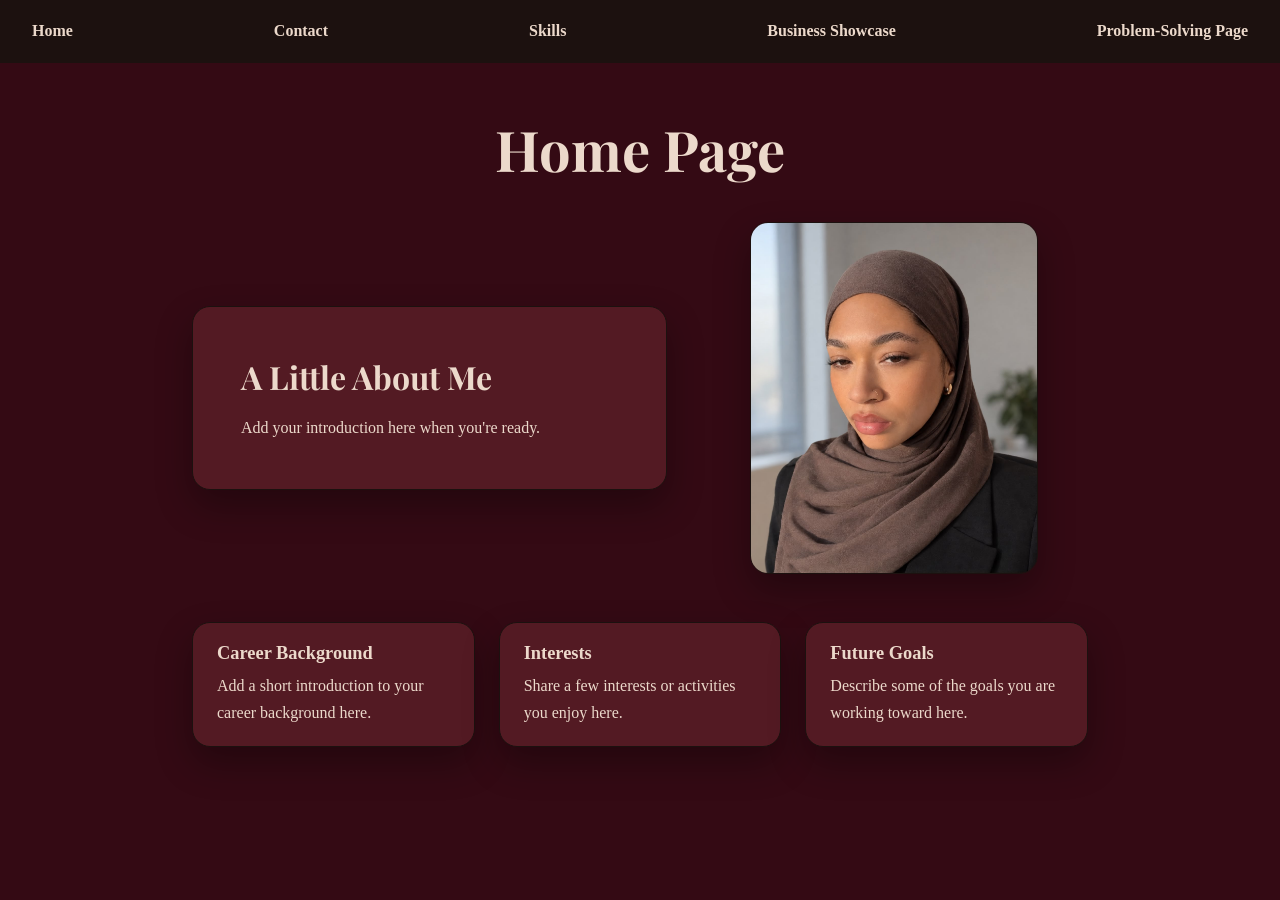
==== Index.HTML @ 2ccd08cd "my first commit" ====
<!DOCTYPE html>
<html lang="en">
<head>
	<meta charset="UTF-8">
	<meta name="viewport" content="width=device-width, initial-scale=1.0">
	<title>Home</title>
	<link rel="stylesheet" href="navigation.css">
	<link rel="preconnect" href="https://fonts.googleapis.com">
	<link rel="preconnect" href="https://fonts.gstatic.com" crossorigin>
	<link href="https://fonts.googleapis.com/css2?family=Playfair+Display:wght@600;700&display=swap" rel="stylesheet">
	<style>
		* {
			box-sizing: border-box;
		}

		body {
			min-height: 100vh;
			margin: 0;
			background: #340A14;
			color: #ECD9CB;
			font-family: Georgia, serif;
		}

		.home-main {
			width: min(100% - 2rem, 56rem);
			margin: 3rem auto 4rem;
		}

		.home-title {
			margin: 0 0 2.25rem;
			color: #ECD9CB;
			font-family: "Playfair Display", Georgia, serif;
			font-size: 3.5rem;
			text-align: center;
		}

		.intro-row {
			display: grid;
			grid-template-columns: minmax(0, 1.1fr) minmax(15rem, 0.9fr);
			align-items: center;
			gap: 2rem;
		}

		.about-card {
			padding: 3rem;
			border: 1px solid #1C110F;
			border-radius: 18px;
			background: #531A23;
			color: #ECD9CB;
			box-shadow: 0 16px 36px rgb(0 0 0 / 32%);
		}

		.about-card h2 {
			margin: 0;
			font-family: "Playfair Display", Georgia, serif;
			font-size: 2rem;
		}

		.about-card p {
			margin: 1rem 0 0;
			line-height: 1.7;
		}

		.headshot {
			width: min(100%, 18rem);
			max-width: 18rem;
			max-height: 22rem;
			aspect-ratio: 4 / 5;
			justify-self: center;
			border: 1px solid #1C110F;
			border-radius: 18px;
			object-fit: cover;
			box-shadow: 0 16px 36px rgb(0 0 0 / 32%);
		}

		.topics-card {
			margin-top: 3rem;
		}

		.about-sections {
			display: grid;
			grid-template-columns: repeat(3, minmax(0, 1fr));
			gap: 1.5rem;
		}

		.about-section {
			padding: 1.25rem 1.5rem;
			border: 1px solid #1C110F;
			border-radius: 18px;
			background: #531A23;
			box-shadow: 0 16px 36px rgb(0 0 0 / 32%);
		}

		.about-section h2 {
			margin: 0 0 0.5rem;
			color: #ECD9CB;
			font-size: 1.15rem;
		}

		.about-section p {
			margin: 0;
			line-height: 1.7;
		}

		@media (max-width: 600px) {
			.home-main {
				margin-top: 2rem;
			}

			.home-title {
				font-size: 2.6rem;
			}

			.about-card {
				padding: 2rem 1.25rem;
			}

			.intro-row {
				grid-template-columns: 1fr;
				gap: 1.5rem;
			}

			.headshot {
				max-width: 16rem;
			}

			.topics-card {
				margin-top: 2rem;
			}

			.about-sections {
				grid-template-columns: 1fr;
			}

			.about-section {
				padding: 1rem;
			}
		}
	</style>
</head>
<body>
	<nav class="site-nav" aria-label="Main navigation">
		<ul>
			<li><a href="Index.HTML" aria-current="page">Home</a></li>
			<li><a href="Contact.HTML">Contact</a></li>
			<li><a href="Skills.HTML">Skills</a></li>
			<li><a href="Business%20Showcase.HTML">Business Showcase</a></li>
			<li><a href="Problem%20Solving.HTML">Problem-Solving Page</a></li>
		</ul>
	</nav>
	<main class="home-main">
		<h1 class="home-title">Home Page</h1>
		<section class="intro-row" aria-label="Introduction and photo">
			<article class="about-card" aria-labelledby="about-title">
				<h2 id="about-title">A Little About Me</h2>
				<p>Add your introduction here when you're ready.</p>
			</article>
			<img class="headshot" src="images/headshot.jpeg" alt="Portrait photo">
		</section>
		<section class="topics-card" aria-label="About me sections">
			<div class="about-sections">
				<section class="about-section">
					<h2>Career Background</h2>
					<p>Add a short introduction to your career background here.</p>
				</section>
				<section class="about-section">
					<h2>Interests</h2>
					<p>Share a few interests or activities you enjoy here.</p>
				</section>
				<section class="about-section">
					<h2>Future Goals</h2>
					<p>Describe some of the goals you are working toward here.</p>
				</section>
			</div>
		</section>
	</main>
</body>
</html>
---- navigation.css ----
.site-nav {
    width: 100%;
    background: #1C110F;
}

.site-nav ul {
    display: flex;
    align-items: center;
    justify-content: space-between;
    gap: 1.5rem;
    margin: 0;
    padding: 1rem 2rem;
    overflow-x: auto;
    list-style: none;
    white-space: nowrap;
}

.site-nav a {
    display: block;
    padding: 0.4rem 0;
    color: #ECD9CB;
    font-weight: 700;
    text-decoration: none;
}

.site-nav a:hover {
    text-decoration: underline;
    text-underline-offset: 0.25em;
}

.site-nav a:focus-visible {
    outline: 2px solid #ECD9CB;
    outline-offset: 4px;
}

@media (max-width: 760px) {
    .site-nav ul {
        justify-content: flex-start;
        padding-inline: 1rem;
    }
}
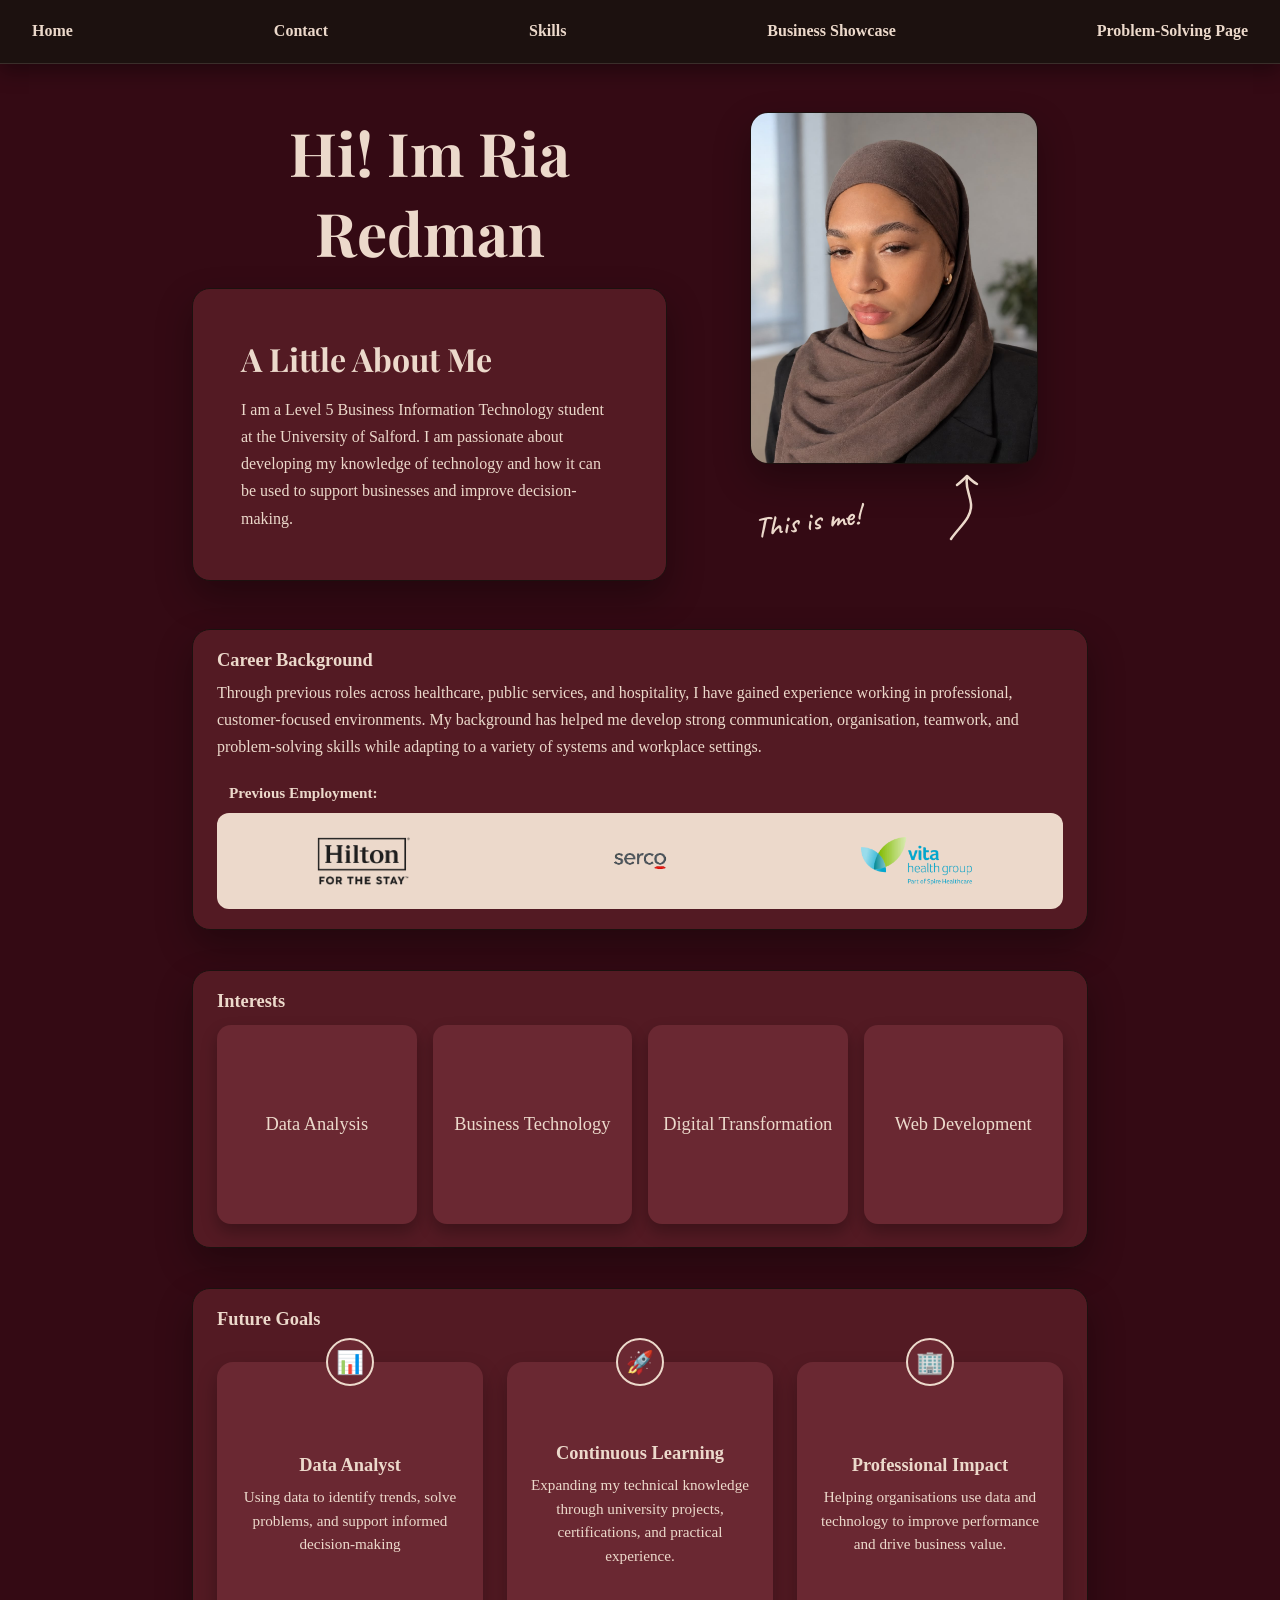
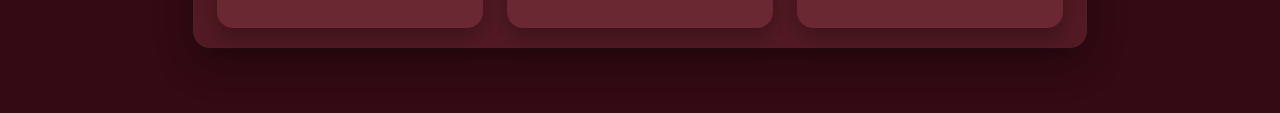
==== commit 5ae1e88b: "2nd Commit 5nov26" ====
--- a/Index.HTML
+++ b/Index.HTML
@@ -5,9 +5,10 @@
 	<meta name="viewport" content="width=device-width, initial-scale=1.0">
 	<title>Home</title>
 	<link rel="stylesheet" href="navigation.css">
+	<link rel="stylesheet" href="back-to-top.css">
 	<link rel="preconnect" href="https://fonts.googleapis.com">
 	<link rel="preconnect" href="https://fonts.gstatic.com" crossorigin>
-	<link href="https://fonts.googleapis.com/css2?family=Playfair+Display:wght@600;700&display=swap" rel="stylesheet">
+	<link href="https://fonts.googleapis.com/css2?family=Caveat:wght@500;600&family=Playfair+Display:wght@600;700&display=swap" rel="stylesheet">
 	<style>
 		* {
 			box-sizing: border-box;
@@ -27,17 +28,17 @@
 		}
 
 		.home-title {
-			margin: 0 0 2.25rem;
+			margin: 0 0 1rem;
 			color: #ECD9CB;
 			font-family: "Playfair Display", Georgia, serif;
-			font-size: 3.5rem;
+			font-size: 3.75rem;
 			text-align: center;
 		}
 
 		.intro-row {
 			display: grid;
 			grid-template-columns: minmax(0, 1.1fr) minmax(15rem, 0.9fr);
-			align-items: center;
+			align-items: start;
 			gap: 2rem;
 		}
 
@@ -66,21 +67,60 @@
 			max-width: 18rem;
 			max-height: 22rem;
 			aspect-ratio: 4 / 5;
-			justify-self: center;
 			border: 1px solid #1C110F;
 			border-radius: 18px;
 			object-fit: cover;
 			box-shadow: 0 16px 36px rgb(0 0 0 / 32%);
 		}
 
+		.headshot-wrap {
+			display: flex;
+			flex-direction: column;
+			align-items: center;
+		}
+
+		.headshot-note {
+			position: relative;
+			width: min(100%, 18rem);
+			height: 5rem;
+			color: #ECD9CB;
+		}
+
+		.headshot-note span {
+			position: absolute;
+			bottom: 0.25rem;
+			left: 0.25rem;
+			font-family: "Caveat", cursive;
+			font-size: 1.8rem;
+			font-weight: 600;
+			transform: rotate(-7deg);
+		}
+
+		.headshot-note svg {
+			position: absolute;
+			right: 2rem;
+			bottom: 0;
+			width: 5rem;
+			height: 4.5rem;
+			overflow: visible;
+		}
+
+		.headshot-note path {
+			fill: none;
+			stroke: currentColor;
+			stroke-linecap: round;
+			stroke-linejoin: round;
+			stroke-width: 2.5;
+		}
+
 		.topics-card {
 			margin-top: 3rem;
 		}
 
 		.about-sections {
 			display: grid;
-			grid-template-columns: repeat(3, minmax(0, 1fr));
-			gap: 1.5rem;
+			grid-template-columns: 1fr;
+			gap: 2.5rem;
 		}
 
 		.about-section {
@@ -102,13 +142,126 @@
 			line-height: 1.7;
 		}
 
+		.interest-cards {
+			display: grid;
+			grid-template-columns: repeat(4, minmax(0, 1fr));
+			gap: 1rem;
+			margin-top: 1rem;
+		}
+
+		.interest-card {
+			display: grid;
+			place-items: center;
+			aspect-ratio: 1;
+			padding: 0.75rem;
+			border-radius: 14px;
+			background: #6a2832;
+			color: #ECD9CB;
+			text-align: center;
+			font-size: 1.15rem;
+			box-shadow: 0 8px 16px rgb(0 0 0 / 28%);
+			transform: translateY(-3px);
+		}
+
+		.goals-cards {
+			display: grid;
+			grid-template-columns: repeat(3, minmax(0, 1fr));
+			gap: 1.5rem;
+			margin-top: 2rem;
+		}
+
+		.goals-card {
+			position: relative;
+			display: flex;
+			min-width: 0;
+			aspect-ratio: 1;
+			flex-direction: column;
+			align-items: center;
+			justify-content: center;
+			padding: 2.5rem 1.25rem 1.25rem;
+			border-radius: 16px;
+			background: #6a2832;
+			color: #ECD9CB;
+			text-align: center;
+			box-shadow: 0 10px 20px rgb(0 0 0 / 28%);
+			transition: transform 180ms ease, box-shadow 180ms ease;
+		}
+
+		.goals-card:hover {
+			z-index: 1;
+			transform: scale(1.035);
+			box-shadow: 0 14px 26px rgb(0 0 0 / 36%);
+		}
+
+		.goals-card-icon {
+			position: absolute;
+			top: -1.5rem;
+			left: 50%;
+			display: grid;
+			width: 3rem;
+			height: 3rem;
+			place-items: center;
+			border: 2px solid #ECD9CB;
+			border-radius: 50%;
+			background: #6a2832;
+			font-size: 1.4rem;
+			transform: translateX(-50%);
+		}
+
+		.goals-card h3 {
+			margin: 0 0 0.6rem;
+			font-size: 1.15rem;
+		}
+
+		.goals-card p {
+			font-size: 0.95rem;
+			line-height: 1.55;
+		}
+
+		@media (prefers-reduced-motion: reduce) {
+			.goals-card {
+				transition: none;
+			}
+		}
+
+		.career-logos-wrapper {
+			margin-top: 1.5rem;
+		}
+
+		.career-logos-title {
+			margin: 0 0 0.65rem 0.75rem;
+			color: #ECD9CB;
+			font-size: 0.95rem;
+			font-weight: 600;
+		}
+
+		.career-logos {
+			display: grid;
+			grid-template-columns: repeat(3, minmax(0, 1fr));
+			align-items: center;
+			gap: 1rem;
+			padding: 0.5rem 1rem;
+			border-radius: 12px;
+			background: #ECD9CB;
+		}
+
+		.career-logos img {
+			width: 100%;
+			height: 3rem;
+			object-fit: contain;
+		}
+
+		.career-logos .serco-logo {
+			height: 5rem;
+		}
+
 		@media (max-width: 600px) {
 			.home-main {
 				margin-top: 2rem;
 			}
 
 			.home-title {
-				font-size: 2.6rem;
+				font-size: 2.3rem;
 			}
 
 			.about-card {
@@ -135,6 +288,22 @@
 			.about-section {
 				padding: 1rem;
 			}
+
+			.interest-cards {
+				grid-template-columns: repeat(2, minmax(0, 1fr));
+			}
+
+			.goals-cards {
+				grid-template-columns: 1fr;
+				gap: 2rem;
+				margin: 2rem 0 0.5rem;
+			}
+
+			.goals-card {
+				aspect-ratio: auto;
+				min-height: 13rem;
+			}
+
 		}
 	</style>
 </head>
@@ -149,30 +318,76 @@
 		</ul>
 	</nav>
 	<main class="home-main">
-		<h1 class="home-title">Home Page</h1>
 		<section class="intro-row" aria-label="Introduction and photo">
-			<article class="about-card" aria-labelledby="about-title">
-				<h2 id="about-title">A Little About Me</h2>
-				<p>Add your introduction here when you're ready.</p>
-			</article>
-			<img class="headshot" src="images/headshot.jpeg" alt="Portrait photo">
+			<div>
+				<h1 class="home-title">Hi! Im Ria Redman</h1>
+				<article class="about-card" aria-labelledby="about-title">
+					<h2 id="about-title">A Little About Me</h2>
+					<p>I am a Level 5 Business Information Technology student at the University of Salford. I am passionate about developing my knowledge of technology and how it can be used to support businesses and improve decision-making.</p>
+				</article>
+			</div>
+			<div class="headshot-wrap">
+				<img class="headshot" src="images/headshot.jpeg" alt="Portrait photo">
+				<div class="headshot-note">
+					<span>This is me!</span>
+					<svg viewBox="0 0 80 72" aria-hidden="true">
+						<path d="M25 67 C34 54 46 46 45 32 C44 22 39 15 41 6"></path>
+						<path d="M31 13 C35 10 38 7 41 4 C44 7 47 10 51 12"></path>
+					</svg>
+				</div>
+			</div>
 		</section>
 		<section class="topics-card" aria-label="About me sections">
 			<div class="about-sections">
 				<section class="about-section">
 					<h2>Career Background</h2>
-					<p>Add a short introduction to your career background here.</p>
+					<p>Through previous roles across healthcare, public services, and hospitality, I have gained experience working in professional, customer-focused environments. My background has helped me develop strong communication, organisation, teamwork, and problem-solving skills while adapting to a variety of systems and workplace settings.</p>
+					<div class="career-logos-wrapper">
+						<h3 class="career-logos-title">Previous Employment:</h3>
+						<div class="career-logos" aria-label="Organizations where I have worked">
+							<img src="images/Hilton.png" alt="Hilton">
+							<img class="serco-logo" src="images/Serco.png" alt="Serco">
+							<img src="images/Vitahealthgroup.png" alt="Vita Health Group">
+						</div>
+					</div>
 				</section>
 				<section class="about-section">
 					<h2>Interests</h2>
-					<p>Share a few interests or activities you enjoy here.</p>
+					<div class="interest-cards">
+						<div class="interest-card">Data Analysis</div>
+						<div class="interest-card">Business Technology</div>
+						<div class="interest-card">Digital Transformation</div>
+						<div class="interest-card">Web Development</div>
+					</div>
 				</section>
 				<section class="about-section">
 					<h2>Future Goals</h2>
-					<p>Describe some of the goals you are working toward here.</p>
+					<div class="goals-cards">
+						<article class="goals-card">
+							<span class="goals-card-icon" role="img" aria-label="Chart">📊</span>
+							<h3>Data Analyst</h3>
+							<p>Using data to identify trends, solve problems, and support informed decision-making</p>
+						</article>
+						<article class="goals-card">
+							<span class="goals-card-icon" role="img" aria-label="Rocket">🚀</span>
+							<h3>Continuous Learning</h3>
+							<p>Expanding my technical knowledge through university projects, certifications, and practical experience.</p>
+						</article>
+						<article class="goals-card">
+							<span class="goals-card-icon" role="img" aria-label="Office building">🏢</span>
+							<h3>Professional Impact</h3>
+							<p>Helping organisations use data and technology to improve performance and drive business value.</p>
+						</article>
+					</div>
 				</section>
 			</div>
 		</section>
 	</main>
+	<button class="back-to-top" type="button" aria-label="Back to top" title="Back to top">
+		<svg viewBox="0 0 24 24" aria-hidden="true">
+			<path d="M12 19V5M6 11l6-6 6 6"></path>
+		</svg>
+	</button>
+	<script src="back-to-top.js"></script>
 </body>
 </html>
--- a/navigation.css
+++ b/navigation.css
@@ -1,6 +1,10 @@
 .site-nav {
+    position: relative;
+    z-index: 1;
     width: 100%;
     background: #1C110F;
+    border-bottom: 1px solid rgb(236 217 203 / 14%);
+    box-shadow: 0 8px 18px rgb(0 0 0 / 35%);
 }
 
 .site-nav ul {
--- a/back-to-top.css
+++ b/back-to-top.css
@@ -0,0 +1,57 @@
+.back-to-top {
+    position: fixed;
+    right: 1.5rem;
+    bottom: 1.5rem;
+    z-index: 10;
+    display: grid;
+    width: 3.5rem;
+    height: 3.5rem;
+    place-items: center;
+    border: 2px solid #fff;
+    border-radius: 50%;
+    background: #6a2832;
+    color: #fff;
+    cursor: pointer;
+    opacity: 0;
+    pointer-events: none;
+    transform: translateY(0.5rem);
+    transition: opacity 180ms ease, transform 180ms ease, box-shadow 180ms ease;
+    visibility: hidden;
+}
+
+.back-to-top.is-visible {
+    opacity: 0.65;
+    pointer-events: auto;
+    transform: translateY(0);
+    visibility: visible;
+}
+
+.back-to-top.is-visible:hover,
+.back-to-top.is-visible:focus-visible {
+    opacity: 1;
+    box-shadow: 0 8px 20px rgb(0 0 0 / 35%);
+    transform: translateY(-3px);
+}
+
+.back-to-top svg {
+    width: 1.5rem;
+    height: 1.5rem;
+    fill: none;
+    stroke: currentColor;
+    stroke-linecap: round;
+    stroke-linejoin: round;
+    stroke-width: 2.5;
+}
+
+@media (max-width: 600px) {
+    .back-to-top {
+        right: 1rem;
+        bottom: 1rem;
+    }
+}
+
+@media (prefers-reduced-motion: reduce) {
+    .back-to-top {
+        transition: none;
+    }
+}
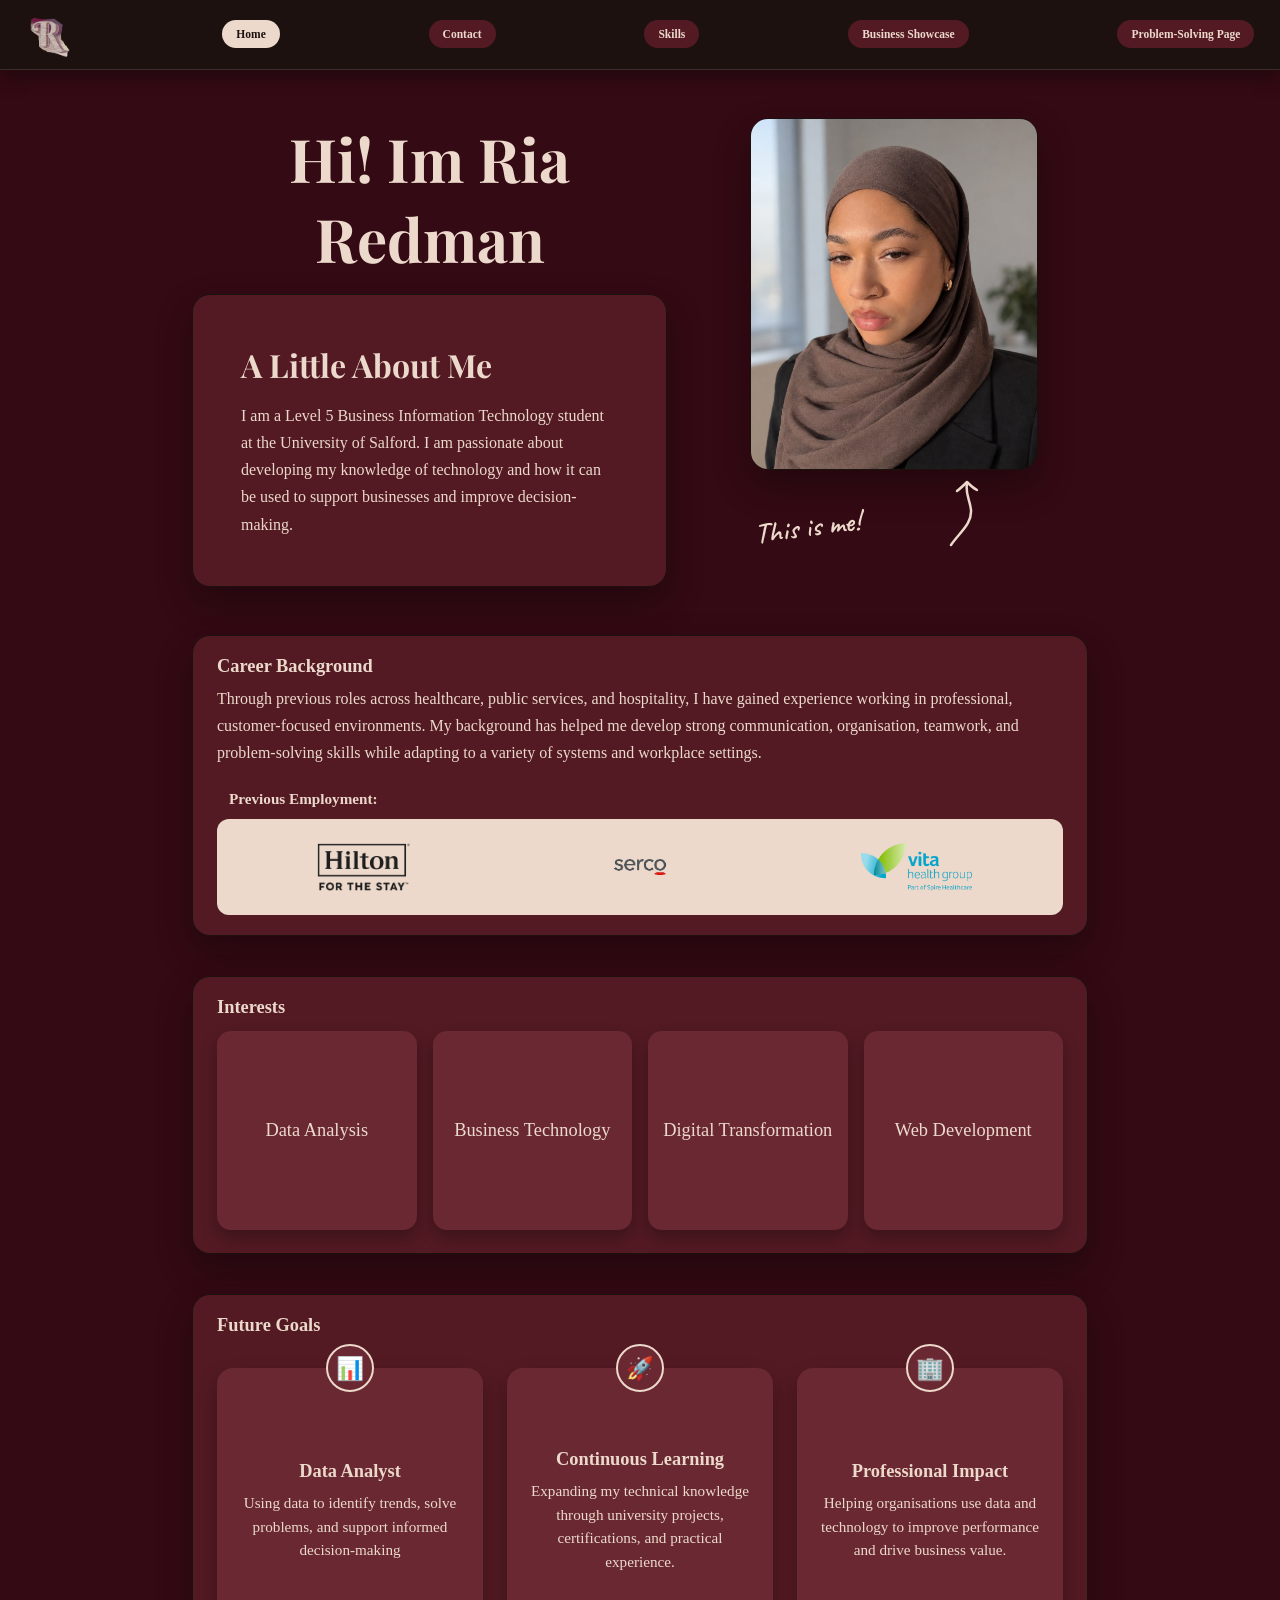
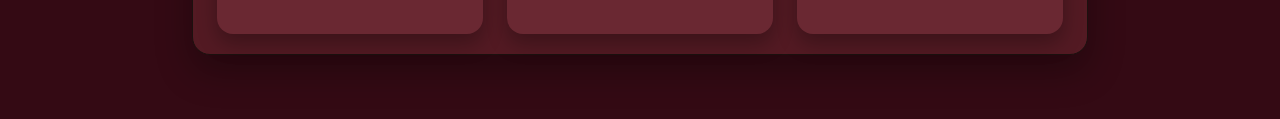
==== commit 20eddd4a: "Commit 3" ====
--- a/Index.HTML
+++ b/Index.HTML
@@ -309,13 +309,12 @@
 </head>
 <body>
 	<nav class="site-nav" aria-label="Main navigation">
-		<ul>
-			<li><a href="Index.HTML" aria-current="page">Home</a></li>
-			<li><a href="Contact.HTML">Contact</a></li>
-			<li><a href="Skills.HTML">Skills</a></li>
-			<li><a href="Business%20Showcase.HTML">Business Showcase</a></li>
-			<li><a href="Problem%20Solving.HTML">Problem-Solving Page</a></li>
-		</ul>
+		<a class="site-nav__brand" href="Index.HTML" aria-label="Home"><img src="images/logo.png" alt="Ria Redman logo"></a>
+		<a class="site-nav__link" href="Index.HTML" aria-current="page">Home</a>
+		<a class="site-nav__link" href="Contact.HTML">Contact</a>
+		<a class="site-nav__link" href="Skills.HTML">Skills</a>
+		<a class="site-nav__link" href="Business%20Showcase.HTML">Business Showcase</a>
+		<a class="site-nav__link" href="Problem%20Solving.HTML">Problem-Solving Page</a>
 	</nav>
 	<main class="home-main">
 		<section class="intro-row" aria-label="Introduction and photo">
--- a/navigation.css
+++ b/navigation.css
@@ -1,45 +1,68 @@
+body {
+    background: #340A14;
+}
+
 .site-nav {
+    box-sizing: border-box;
+    display: flex;
+    align-items: center;
+    justify-content: space-between;
+    flex-wrap: wrap;
+    gap: 0.5rem 1rem;
     position: relative;
     z-index: 1;
     width: 100%;
+    padding: 0.65rem clamp(0.75rem, 2vw, 2rem);
     background: #1C110F;
     border-bottom: 1px solid rgb(236 217 203 / 14%);
     box-shadow: 0 8px 18px rgb(0 0 0 / 35%);
 }
 
-.site-nav ul {
+.site-nav__brand {
     display: flex;
-    align-items: center;
-    justify-content: space-between;
-    gap: 1.5rem;
-    margin: 0;
-    padding: 1rem 2rem;
-    overflow-x: auto;
-    list-style: none;
-    white-space: nowrap;
+    width: 3rem;
+    height: 3rem;
+    flex: 0 0 3rem;
 }
 
-.site-nav a {
+.site-nav__brand img {
     display: block;
-    padding: 0.4rem 0;
+    width: 100%;
+    height: 100%;
+    object-fit: contain;
+}
+
+.site-nav__link {
+    display: block;
+    flex: 0 1 auto;
+    padding: 0.5rem clamp(0.55rem, 1.1vw, 0.9rem);
+    border-radius: 999px;
+    background: #531A23;
     color: #ECD9CB;
     font-weight: 700;
+    font-size: clamp(0.72rem, 0.9vw, 0.9rem);
     text-decoration: none;
+    white-space: nowrap;
+    transition: transform 160ms ease;
 }
 
-.site-nav a:hover {
-    text-decoration: underline;
-    text-underline-offset: 0.25em;
+.site-nav__link[aria-current="page"] {
+    background: #ECD9CB;
+    color: #1C110F;
 }
 
-.site-nav a:focus-visible {
+.site-nav__link:hover {
+    transform: translateY(-2px);
+}
+
+.site-nav__link:focus-visible,
+.site-nav__brand:focus-visible {
     outline: 2px solid #ECD9CB;
     outline-offset: 4px;
 }
 
 @media (max-width: 760px) {
-    .site-nav ul {
-        justify-content: flex-start;
-        padding-inline: 1rem;
+    .site-nav {
+        column-gap: 0.65rem;
     }
 }
